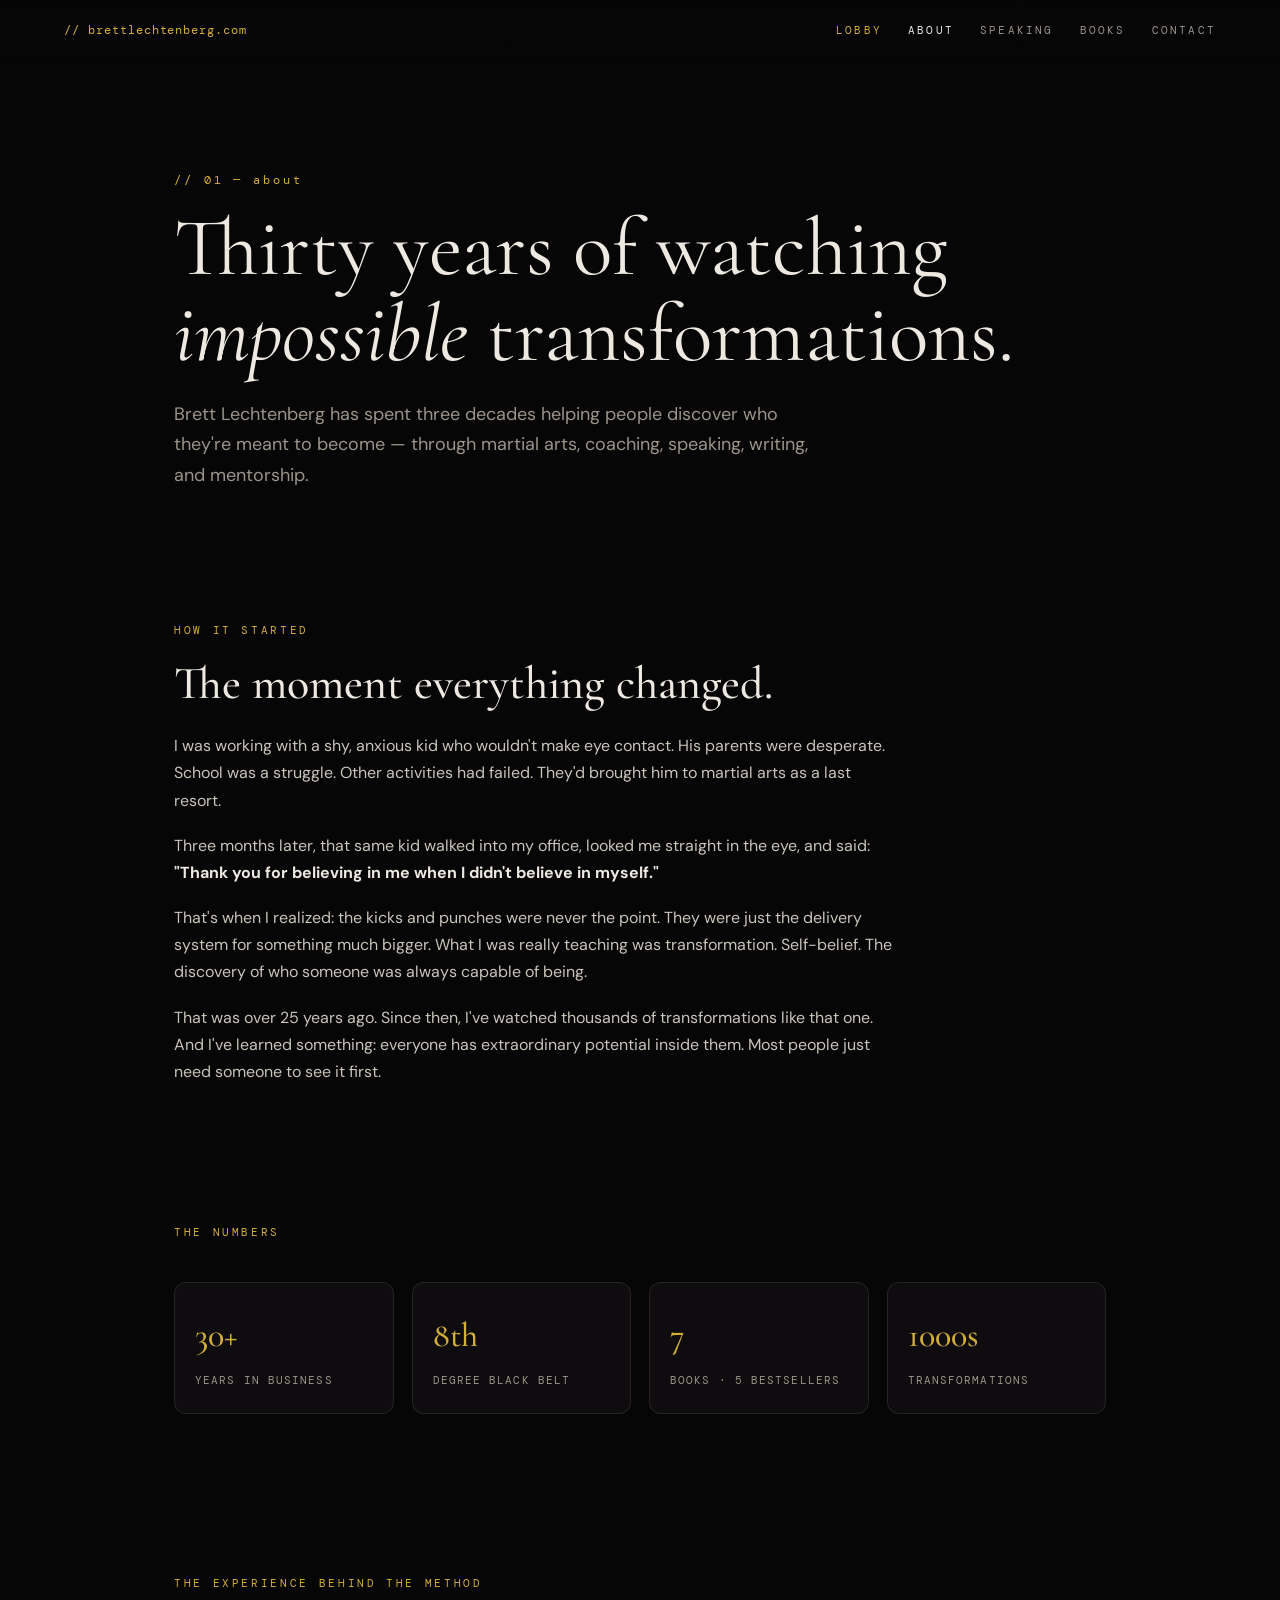
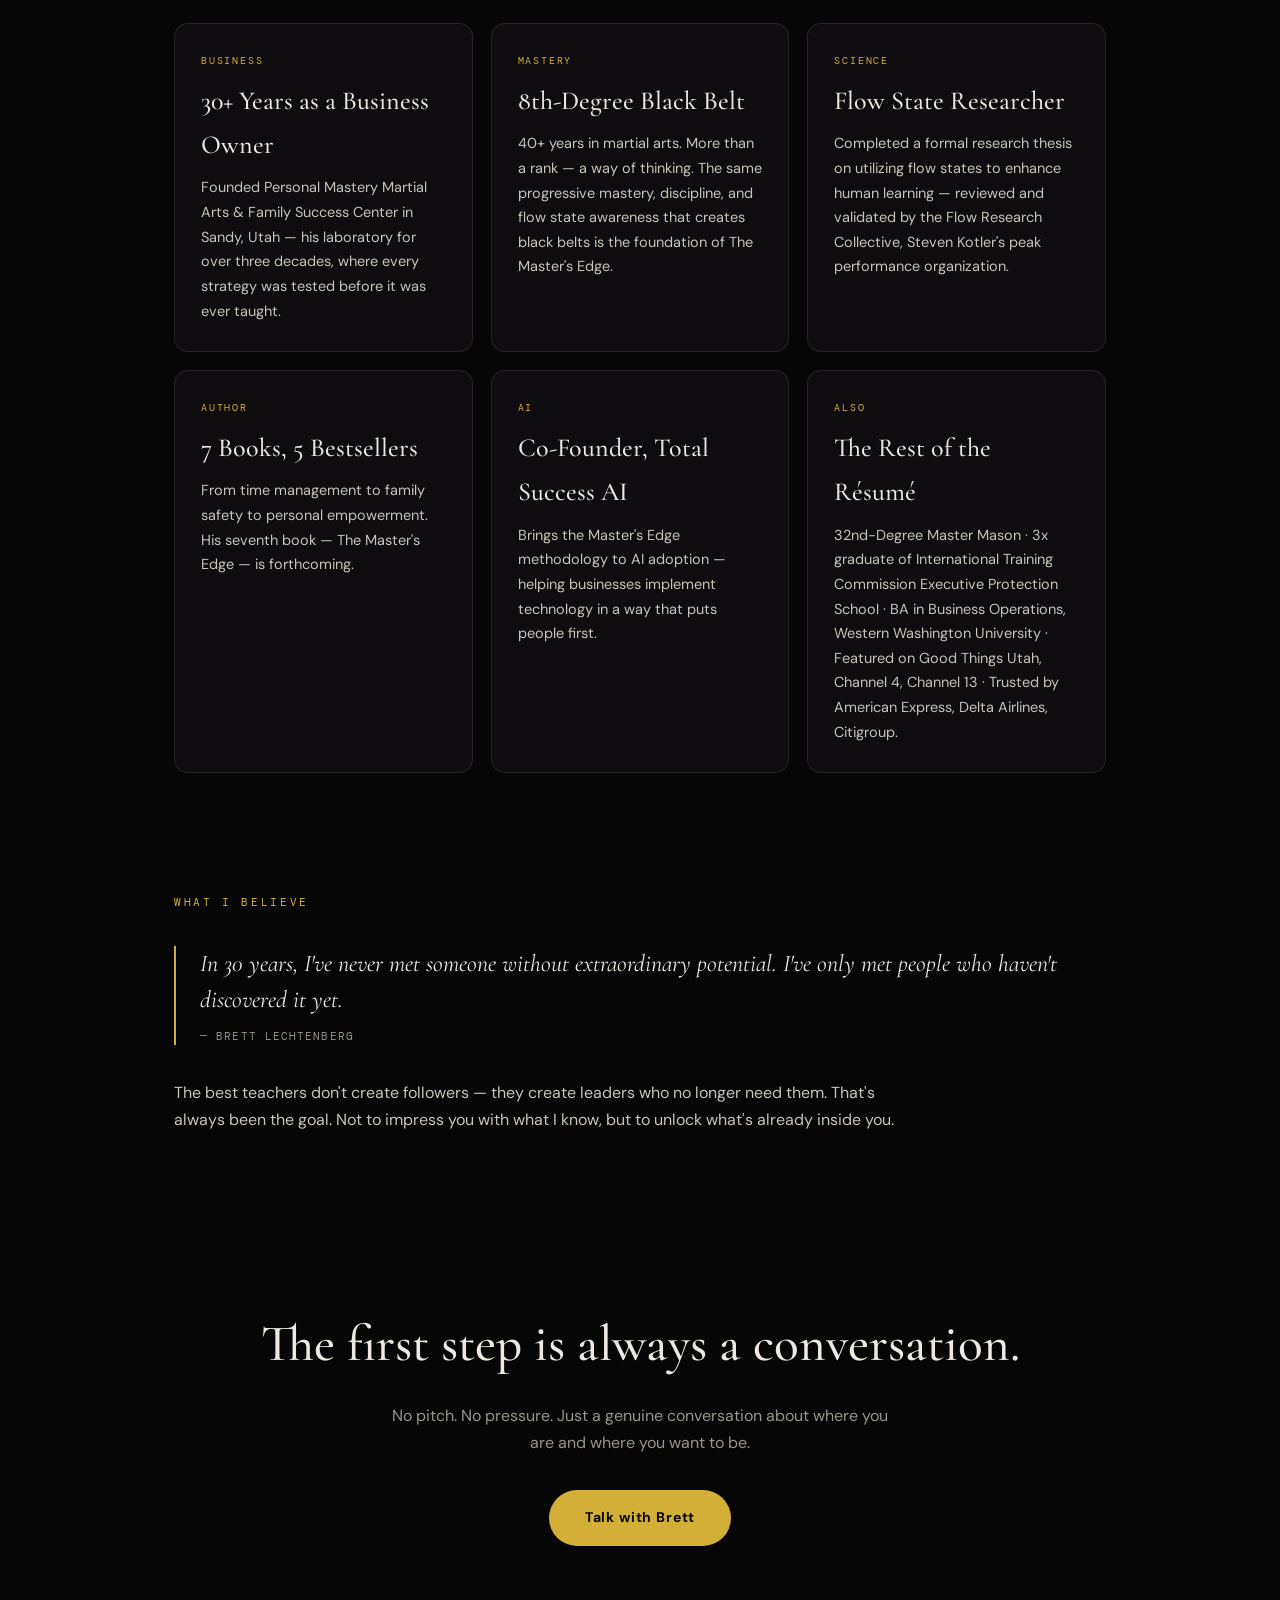
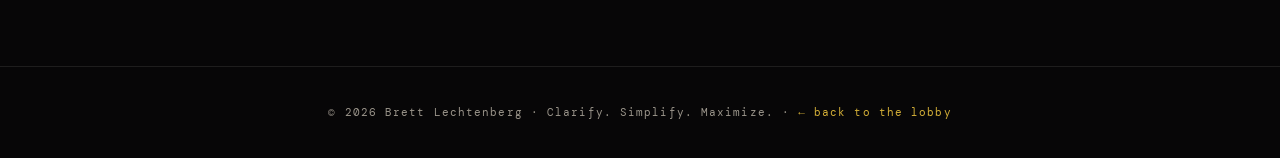
==== about.html @ d0b0e9fc "Brett Lechtenberg lobby site — character-select home, four personas, interior pages" ====
<!DOCTYPE html>
<html lang="en">
<head>
<meta charset="UTF-8">
<meta name="viewport" content="width=device-width, initial-scale=1.0">
<title>About — Brett Lechtenberg</title>
<meta name="description" content="30 years of watching impossible transformations happen. Brett Lechtenberg — peak performance coach, speaker, author, and 8th-degree black belt.">
<link rel="preconnect" href="https://fonts.googleapis.com">
<link rel="preconnect" href="https://fonts.gstatic.com" crossorigin>
<link href="https://fonts.googleapis.com/css2?family=Cormorant+Garamond:ital,wght@0,400;0,500;1,400&family=DM+Mono:wght@400;500&family=DM+Sans:wght@400;500;700&display=swap" rel="stylesheet">
<link rel="stylesheet" href="site.css">
</head>
<body>

<nav class="nav">
  <a class="nav-logo" href="index.html">// brettlechtenberg.com</a>
  <div class="nav-links">
    <a href="index.html" class="lobby-link">Lobby</a>
    <a href="about.html" class="active">About</a>
    <a href="speaking.html">Speaking</a>
    <a href="books.html">Books</a>
    <a href="contact.html">Contact</a>
  </div>
</nav>

<header class="page-hero">
  <div class="eyebrow">// 01 — about</div>
  <h1 class="display">Thirty years of watching<br><em>impossible</em> transformations.</h1>
  <p class="lede">Brett Lechtenberg has spent three decades helping people discover who they're meant to become — through martial arts, coaching, speaking, writing, and mentorship.</p>
</header>

<section class="section">
  <div class="section-label">How it started</div>
  <h2 class="h">The moment everything changed.</h2>
  <p class="body">I was working with a shy, anxious kid who wouldn't make eye contact. His parents were desperate. School was a struggle. Other activities had failed. They'd brought him to martial arts as a last resort.</p>
  <p class="body">Three months later, that same kid walked into my office, looked me straight in the eye, and said: <strong>"Thank you for believing in me when I didn't believe in myself."</strong></p>
  <p class="body">That's when I realized: the kicks and punches were never the point. They were just the delivery system for something much bigger. What I was really teaching was transformation. Self-belief. The discovery of who someone was always capable of being.</p>
  <p class="body">That was over 25 years ago. Since then, I've watched thousands of transformations like that one. And I've learned something: everyone has extraordinary potential inside them. Most people just need someone to see it first.</p>
</section>

<section class="section">
  <div class="section-label">The numbers</div>
  <div class="stats">
    <div class="stat"><b>30+</b><span>years in business</span></div>
    <div class="stat"><b>8th</b><span>degree black belt</span></div>
    <div class="stat"><b>7</b><span>books · 5 bestsellers</span></div>
    <div class="stat"><b>1000s</b><span>transformations</span></div>
  </div>
</section>

<section class="section">
  <div class="section-label">The experience behind the method</div>
  <div class="cards">
    <div class="card">
      <div class="tag">business</div>
      <h3>30+ Years as a Business Owner</h3>
      <p>Founded Personal Mastery Martial Arts &amp; Family Success Center in Sandy, Utah — his laboratory for over three decades, where every strategy was tested before it was ever taught.</p>
    </div>
    <div class="card">
      <div class="tag">mastery</div>
      <h3>8th-Degree Black Belt</h3>
      <p>40+ years in martial arts. More than a rank — a way of thinking. The same progressive mastery, discipline, and flow state awareness that creates black belts is the foundation of The Master's Edge.</p>
    </div>
    <div class="card">
      <div class="tag">science</div>
      <h3>Flow State Researcher</h3>
      <p>Completed a formal research thesis on utilizing flow states to enhance human learning — reviewed and validated by the Flow Research Collective, Steven Kotler's peak performance organization.</p>
    </div>
    <div class="card">
      <div class="tag">author</div>
      <h3>7 Books, 5 Bestsellers</h3>
      <p>From time management to family safety to personal empowerment. His seventh book — The Master's Edge — is forthcoming.</p>
    </div>
    <div class="card">
      <div class="tag">ai</div>
      <h3>Co-Founder, Total Success AI</h3>
      <p>Brings the Master's Edge methodology to AI adoption — helping businesses implement technology in a way that puts people first.</p>
    </div>
    <div class="card">
      <div class="tag">also</div>
      <h3>The Rest of the Résumé</h3>
      <p>32nd-Degree Master Mason · 3x graduate of International Training Commission Executive Protection School · BA in Business Operations, Western Washington University · Featured on Good Things Utah, Channel 4, Channel 13 · Trusted by American Express, Delta Airlines, Citigroup.</p>
    </div>
  </div>
</section>

<section class="section">
  <div class="section-label">What I believe</div>
  <blockquote class="pull">
    In 30 years, I've never met someone without extraordinary potential. I've only met people who haven't discovered it yet.
    <footer>— Brett Lechtenberg</footer>
  </blockquote>
  <p class="body">The best teachers don't create followers — they create leaders who no longer need them. That's always been the goal. Not to impress you with what I know, but to unlock what's already inside you.</p>
</section>

<div class="cta-band">
  <h2>The first step is always a conversation.</h2>
  <p>No pitch. No pressure. Just a genuine conversation about where you are and where you want to be.</p>
  <a class="btn" href="contact.html">Talk with Brett</a>
</div>

<footer class="footer">
  © 2026 Brett Lechtenberg · Clarify. Simplify. Maximize. · <a href="index.html">← back to the lobby</a>
</footer>

</body>
</html>
---- site.css ----
/* ============================================
   BRETT LECHTENBERG — shared interior-page styles
   Dark cinematic theme matching the lobby.
   ============================================ */
:root {
  --accent: #D4AF37;
  --cranberry: #C21E56;
  --bg: #070607;
  --panel: #0E0C0E;
  --text: #EDE9E1;
  --dim: #9A948A;
  --line: rgba(237, 233, 225, 0.1);
}
* { margin: 0; padding: 0; box-sizing: border-box; }
html { scroll-behavior: smooth; }
body {
  background: var(--bg); color: var(--text);
  font-family: 'DM Sans', sans-serif; font-size: 16px; line-height: 1.7;
  -webkit-font-smoothing: antialiased;
}

/* ---------- nav ---------- */
.nav {
  position: fixed; top: 0; left: 0; right: 0; z-index: 50;
  display: flex; justify-content: space-between; align-items: center;
  padding: 20px 5vw;
  background: linear-gradient(to bottom, rgba(7,6,7,0.92), rgba(7,6,7,0));
}
.nav-logo {
  font-family: 'DM Mono', monospace; font-size: 12px; letter-spacing: 0.08em;
  color: var(--accent); text-decoration: none;
}
.nav-links { display: flex; gap: 26px; align-items: center; }
.nav-links a {
  color: var(--dim); text-decoration: none; font-family: 'DM Mono', monospace;
  font-size: 11px; letter-spacing: 0.2em; text-transform: uppercase; transition: color 0.25s;
}
.nav-links a:hover, .nav-links a.active { color: var(--text); }
.nav-links a.lobby-link { color: var(--accent); }

/* ---------- page hero ---------- */
.page-hero { padding: 170px 5vw 70px; max-width: 1060px; margin: 0 auto; }
.eyebrow {
  font-family: 'DM Mono', monospace; font-size: 12px; letter-spacing: 0.24em;
  color: var(--accent); text-transform: lowercase;
}
h1.display {
  font-family: 'Cormorant Garamond', serif; font-weight: 400;
  font-size: clamp(44px, 6.4vw, 88px); line-height: 1.04; margin-top: 16px;
}
h1.display em { font-style: italic; }
.lede { margin-top: 22px; font-size: 18px; color: var(--dim); max-width: 640px; }

/* ---------- sections ---------- */
.section { max-width: 1060px; margin: 0 auto; padding: 60px 5vw; }
.section-label {
  font-family: 'DM Mono', monospace; font-size: 11px; letter-spacing: 0.24em;
  text-transform: uppercase; color: var(--accent); margin-bottom: 18px;
}
h2.h {
  font-family: 'Cormorant Garamond', serif; font-weight: 500;
  font-size: clamp(28px, 3.6vw, 46px); line-height: 1.15; margin-bottom: 22px;
}
p.body { color: #C9C4BA; max-width: 720px; margin-bottom: 18px; }
p.body strong { color: var(--text); }
blockquote.pull {
  border-left: 2px solid var(--accent); padding-left: 24px; margin: 34px 0;
  font-family: 'Cormorant Garamond', serif; font-size: 24px; font-style: italic; line-height: 1.5;
}
blockquote.pull footer {
  margin-top: 10px; font-family: 'DM Mono', monospace; font-style: normal;
  font-size: 11px; letter-spacing: 0.1em; text-transform: uppercase; color: var(--dim);
}

/* ---------- stat band ---------- */
.stats { display: grid; grid-template-columns: repeat(auto-fit, minmax(180px, 1fr)); gap: 18px; margin: 40px 0; }
.stat { border: 1px solid var(--line); border-radius: 12px; padding: 24px 20px; background: var(--panel); }
.stat b { display: block; font-family: 'Cormorant Garamond', serif; font-weight: 500; font-size: 34px; color: var(--accent); }
.stat span { display: block; margin-top: 6px; font-family: 'DM Mono', monospace; font-size: 11px; letter-spacing: 0.1em; text-transform: uppercase; color: var(--dim); }

/* ---------- cards ---------- */
.cards { display: grid; grid-template-columns: repeat(auto-fit, minmax(280px, 1fr)); gap: 18px; margin-top: 30px; }
.card {
  border: 1px solid var(--line); border-radius: 14px; padding: 28px 26px;
  background: var(--panel); transition: border-color 0.3s, transform 0.3s;
}
.card:hover { border-color: rgba(212, 175, 55, 0.45); transform: translateY(-3px); }
.card .tag {
  font-family: 'DM Mono', monospace; font-size: 10px; letter-spacing: 0.18em;
  text-transform: uppercase; color: var(--accent);
}
.card h3 { font-family: 'Cormorant Garamond', serif; font-weight: 500; font-size: 26px; margin: 10px 0 8px; }
.card .sub { font-size: 13px; color: var(--dim); margin-bottom: 12px; }
.card p { font-size: 14.5px; color: #C9C4BA; }
.card .meta { margin-top: 14px; font-family: 'DM Mono', monospace; font-size: 11px; color: var(--dim); letter-spacing: 0.06em; }

/* ---------- lane blocks (speaking) ---------- */
.lane { border-top: 1px solid var(--line); padding: 46px 0; }
.lane-no { font-family: 'DM Mono', monospace; font-size: 12px; letter-spacing: 0.22em; color: var(--accent); }
.lane h3 { font-family: 'Cormorant Garamond', serif; font-weight: 500; font-size: clamp(26px, 3vw, 38px); margin: 10px 0 8px; }
.lane .problem { font-style: italic; color: var(--dim); margin-bottom: 14px; }
.lane p { color: #C9C4BA; max-width: 720px; }
.talks { margin-top: 22px; display: grid; gap: 10px; }
.talk {
  display: flex; justify-content: space-between; gap: 18px; align-items: baseline;
  border: 1px solid var(--line); border-radius: 10px; padding: 16px 20px; background: var(--panel);
}
.talk b { font-size: 15px; }
.talk i { display: block; font-style: normal; font-size: 13px; color: var(--dim); margin-top: 3px; }
.talk .dur { font-family: 'DM Mono', monospace; font-size: 11px; color: var(--accent); white-space: nowrap; }

/* ---------- CTA ---------- */
.cta-band { text-align: center; padding: 90px 5vw 120px; }
.cta-band h2 { font-family: 'Cormorant Garamond', serif; font-weight: 500; font-size: clamp(30px, 4vw, 52px); margin-bottom: 14px; }
.cta-band p { color: var(--dim); max-width: 520px; margin: 0 auto 34px; }
.btn {
  display: inline-block; text-decoration: none; color: var(--bg); background: var(--accent);
  font-weight: 700; font-size: 14px; letter-spacing: 0.06em; padding: 16px 36px; border-radius: 40px;
  transition: transform 0.25s, box-shadow 0.25s;
}
.btn:hover { transform: translateY(-2px); box-shadow: 0 10px 34px rgba(212, 175, 55, 0.3); }
.btn.ghost { background: transparent; color: var(--text); border: 1px solid rgba(237, 233, 225, 0.25); margin-left: 12px; }

/* ---------- footer ---------- */
.footer {
  border-top: 1px solid var(--line); padding: 36px 5vw; text-align: center;
  font-family: 'DM Mono', monospace; font-size: 11px; letter-spacing: 0.1em; color: var(--dim);
}
.footer a { color: var(--accent); text-decoration: none; }

@media (max-width: 720px) {
  .nav-links { gap: 14px; }
  .nav-links a { font-size: 10px; letter-spacing: 0.12em; }
  .talk { flex-direction: column; gap: 6px; }
}
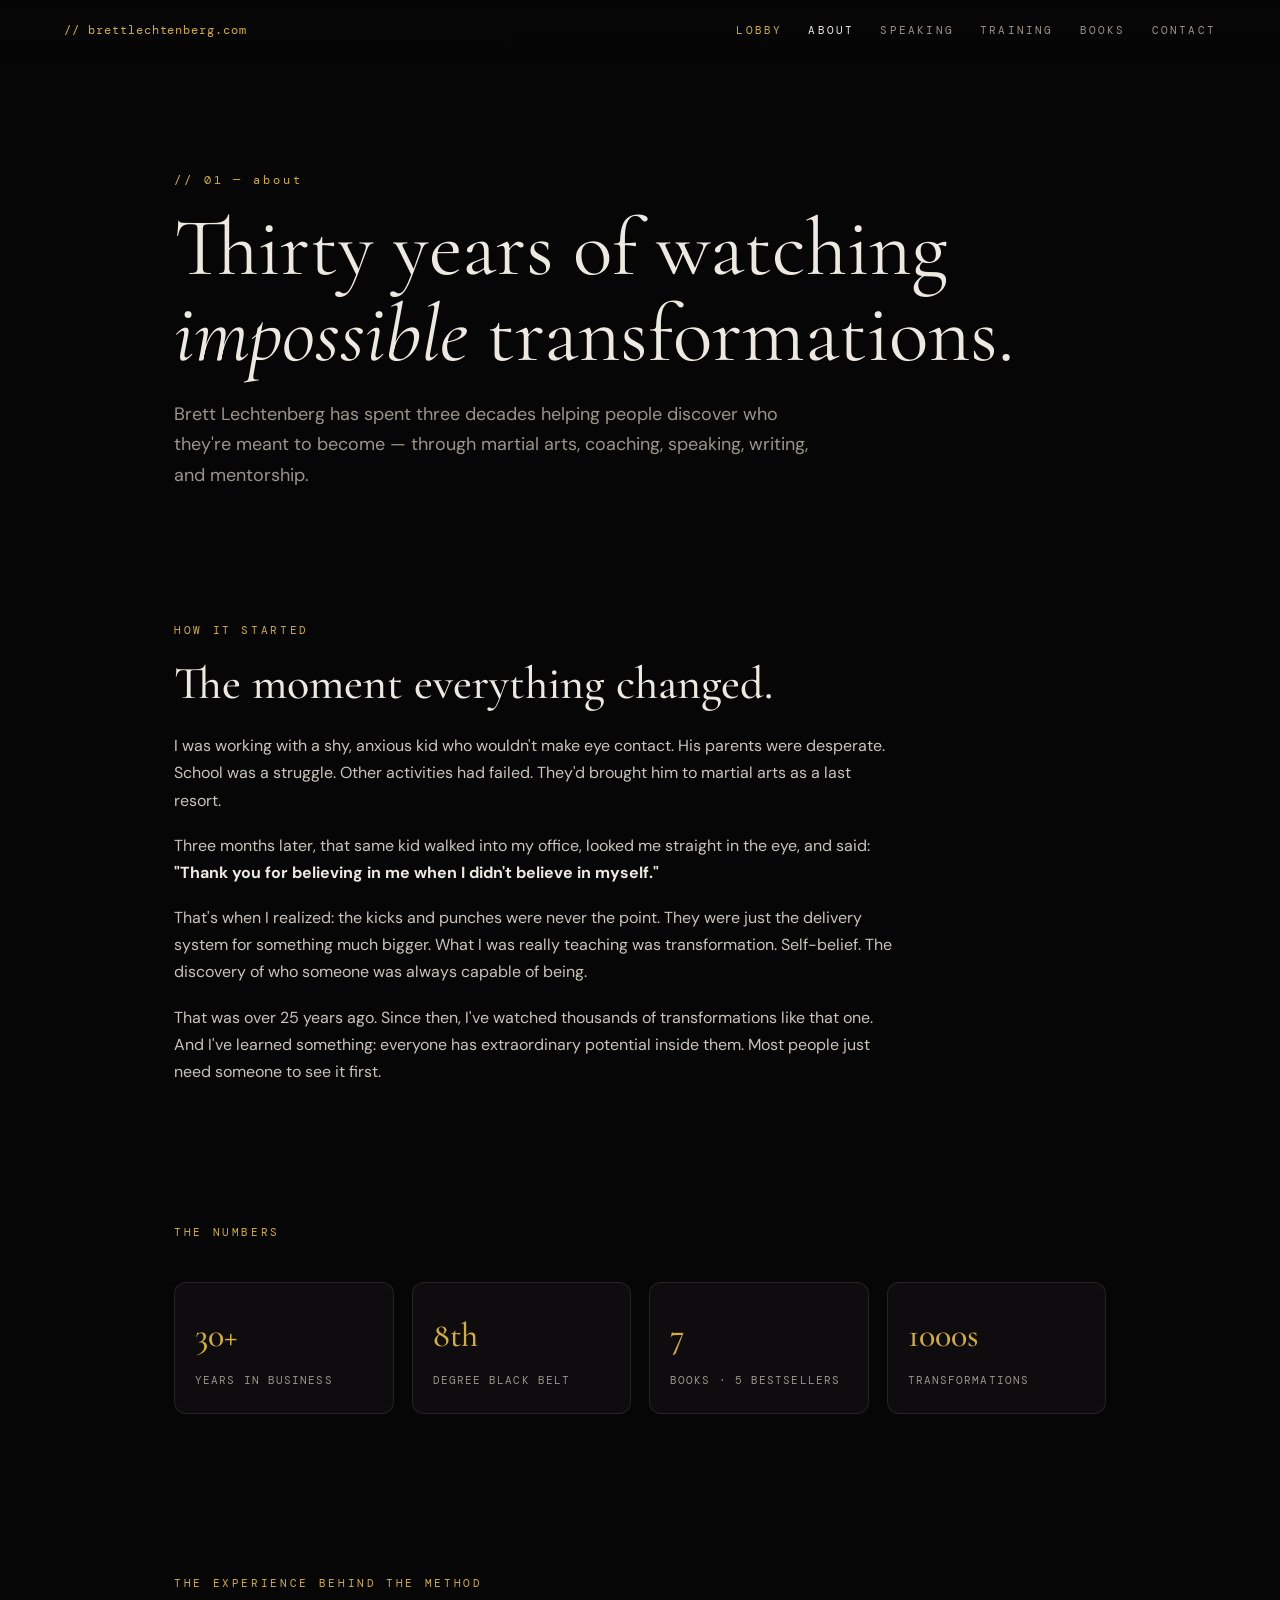
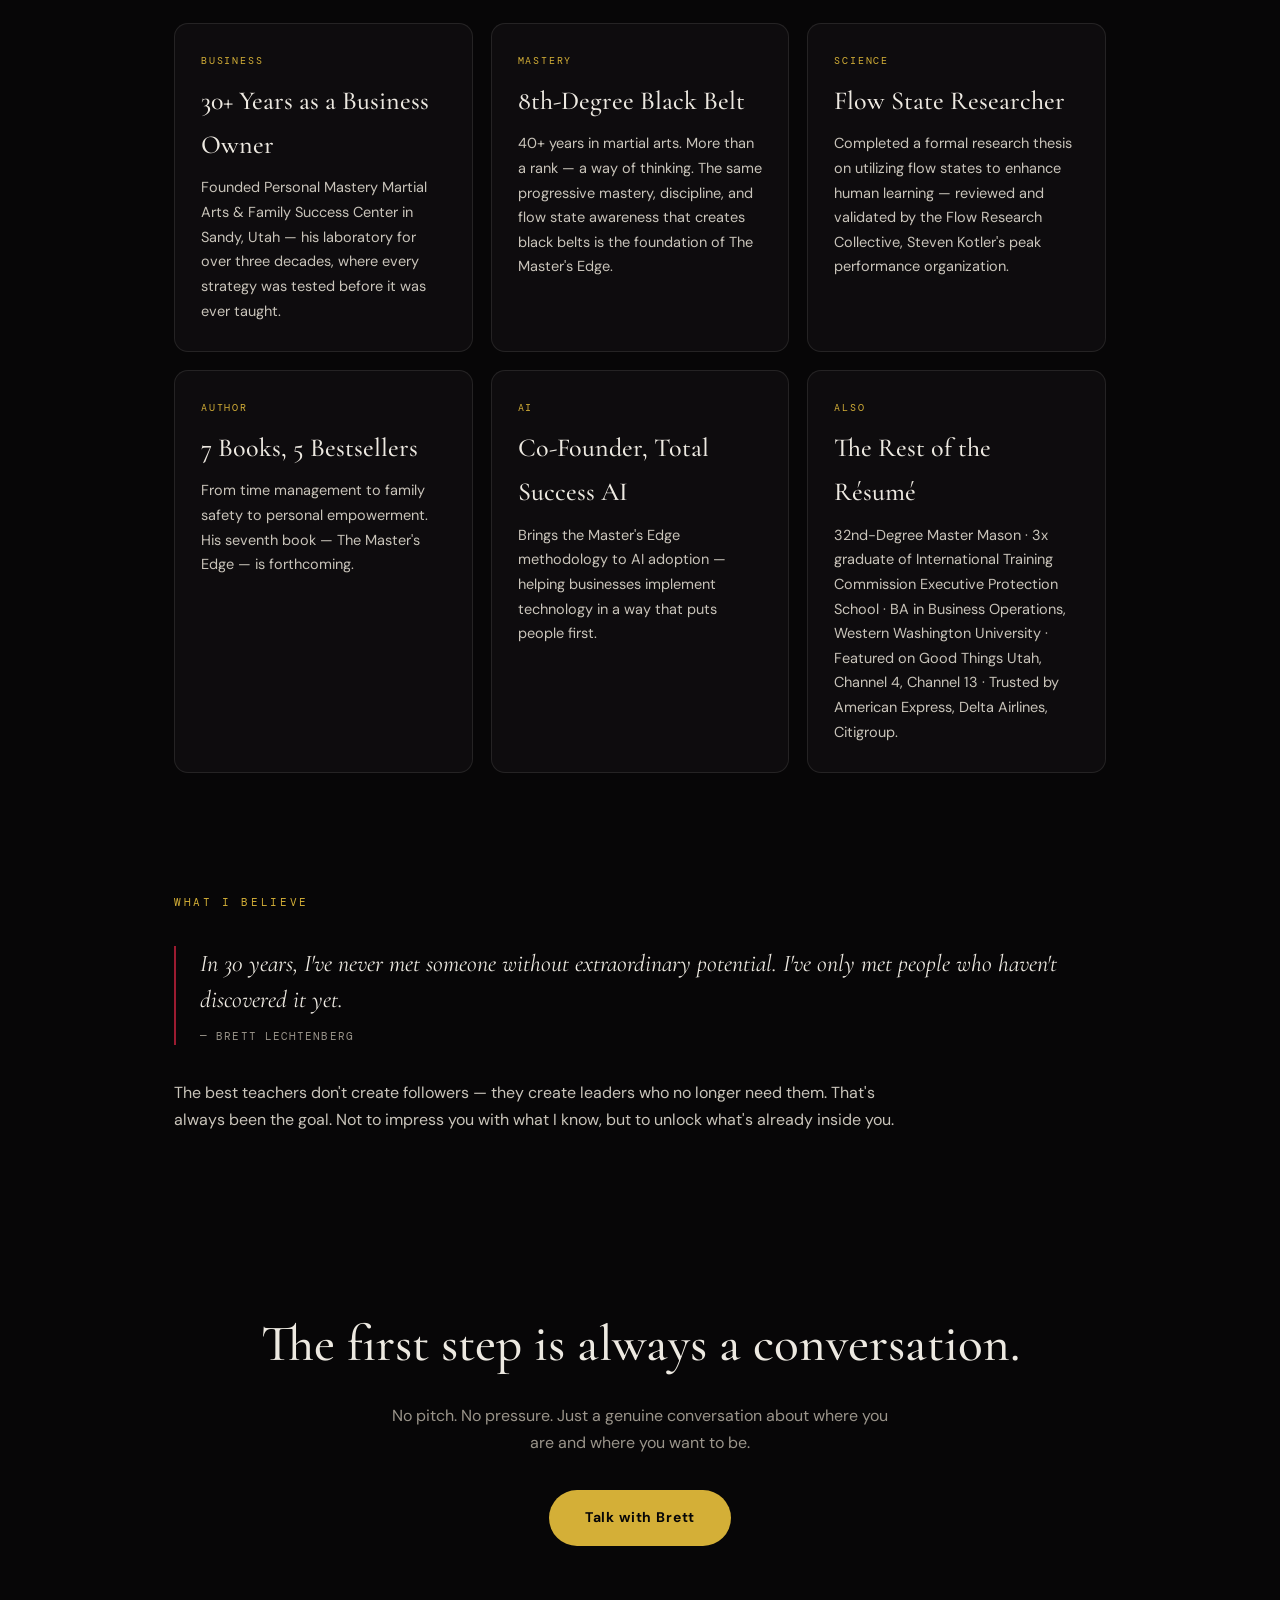
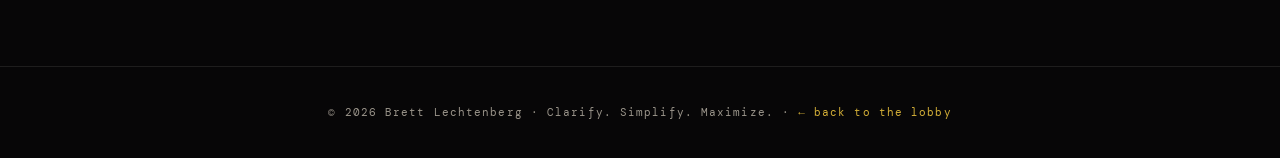
==== commit 7a17b6b4: "Add Corporate Trainer page (training.html), nav links everywhere, renumber pages" ====
--- a/about.html
+++ b/about.html
@@ -18,6 +18,7 @@
     <a href="index.html" class="lobby-link">Lobby</a>
     <a href="about.html" class="active">About</a>
     <a href="speaking.html">Speaking</a>
+    <a href="training.html">Training</a>
     <a href="books.html">Books</a>
     <a href="contact.html">Contact</a>
   </div>
--- a/site.css
+++ b/site.css
@@ -3,8 +3,8 @@
    Dark cinematic theme matching the lobby.
    ============================================ */
 :root {
-  --accent: #D4AF37;
-  --cranberry: #C21E56;
+  --accent: #D4AF37;      /* brand gold (matches brettlechtenberg.com) */
+  --cranberry: #9B1B30;   /* brand cranberry */
   --bg: #070607;
   --panel: #0E0C0E;
   --text: #EDE9E1;
@@ -64,7 +64,7 @@
 p.body { color: #C9C4BA; max-width: 720px; margin-bottom: 18px; }
 p.body strong { color: var(--text); }
 blockquote.pull {
-  border-left: 2px solid var(--accent); padding-left: 24px; margin: 34px 0;
+  border-left: 2px solid var(--cranberry); padding-left: 24px; margin: 34px 0;
   font-family: 'Cormorant Garamond', serif; font-size: 24px; font-style: italic; line-height: 1.5;
 }
 blockquote.pull footer {
@@ -84,7 +84,7 @@
   border: 1px solid var(--line); border-radius: 14px; padding: 28px 26px;
   background: var(--panel); transition: border-color 0.3s, transform 0.3s;
 }
-.card:hover { border-color: rgba(212, 175, 55, 0.45); transform: translateY(-3px); }
+.card:hover { border-color: rgba(155, 27, 48, 0.65); transform: translateY(-3px); }
 .card .tag {
   font-family: 'DM Mono', monospace; font-size: 10px; letter-spacing: 0.18em;
   text-transform: uppercase; color: var(--accent);
@@ -120,6 +120,7 @@
 }
 .btn:hover { transform: translateY(-2px); box-shadow: 0 10px 34px rgba(212, 175, 55, 0.3); }
 .btn.ghost { background: transparent; color: var(--text); border: 1px solid rgba(237, 233, 225, 0.25); margin-left: 12px; }
+.btn.ghost:hover { border-color: var(--cranberry); box-shadow: 0 10px 34px rgba(155, 27, 48, 0.35); }
 
 /* ---------- footer ---------- */
 .footer {
